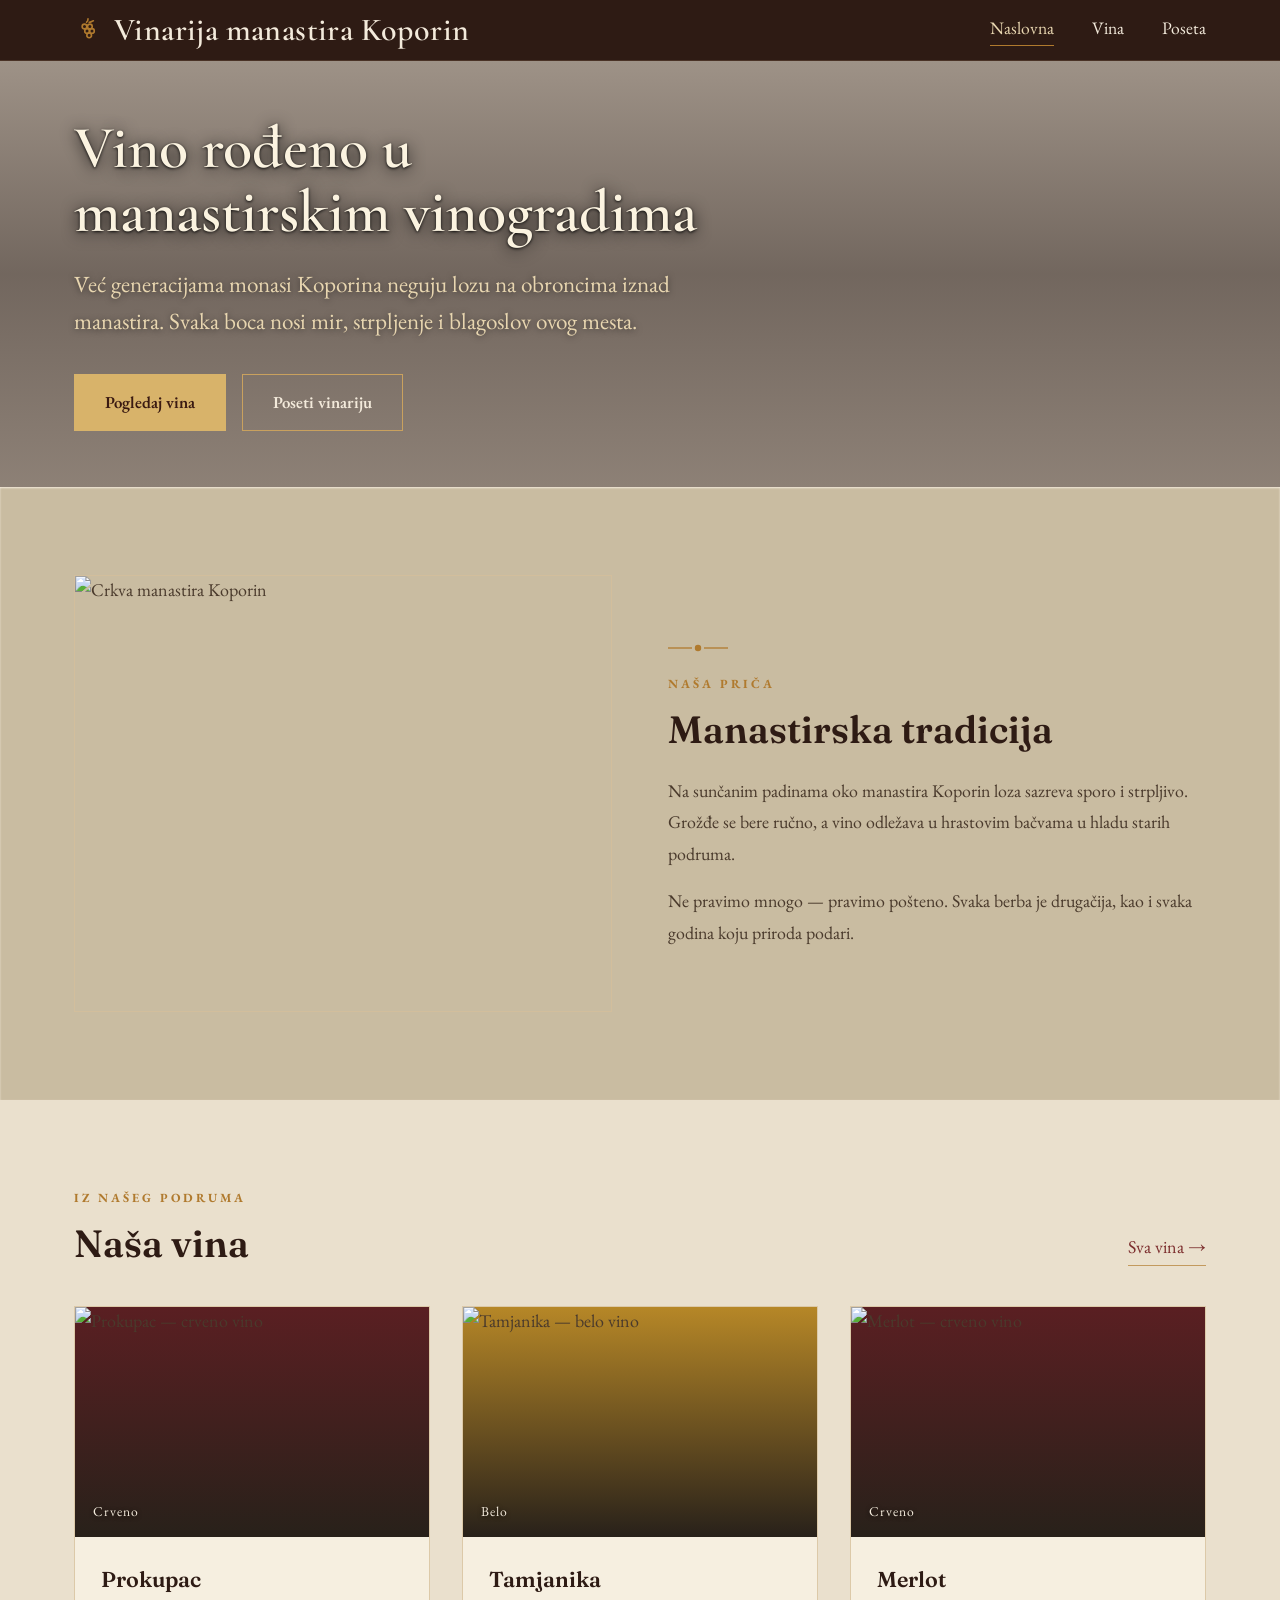
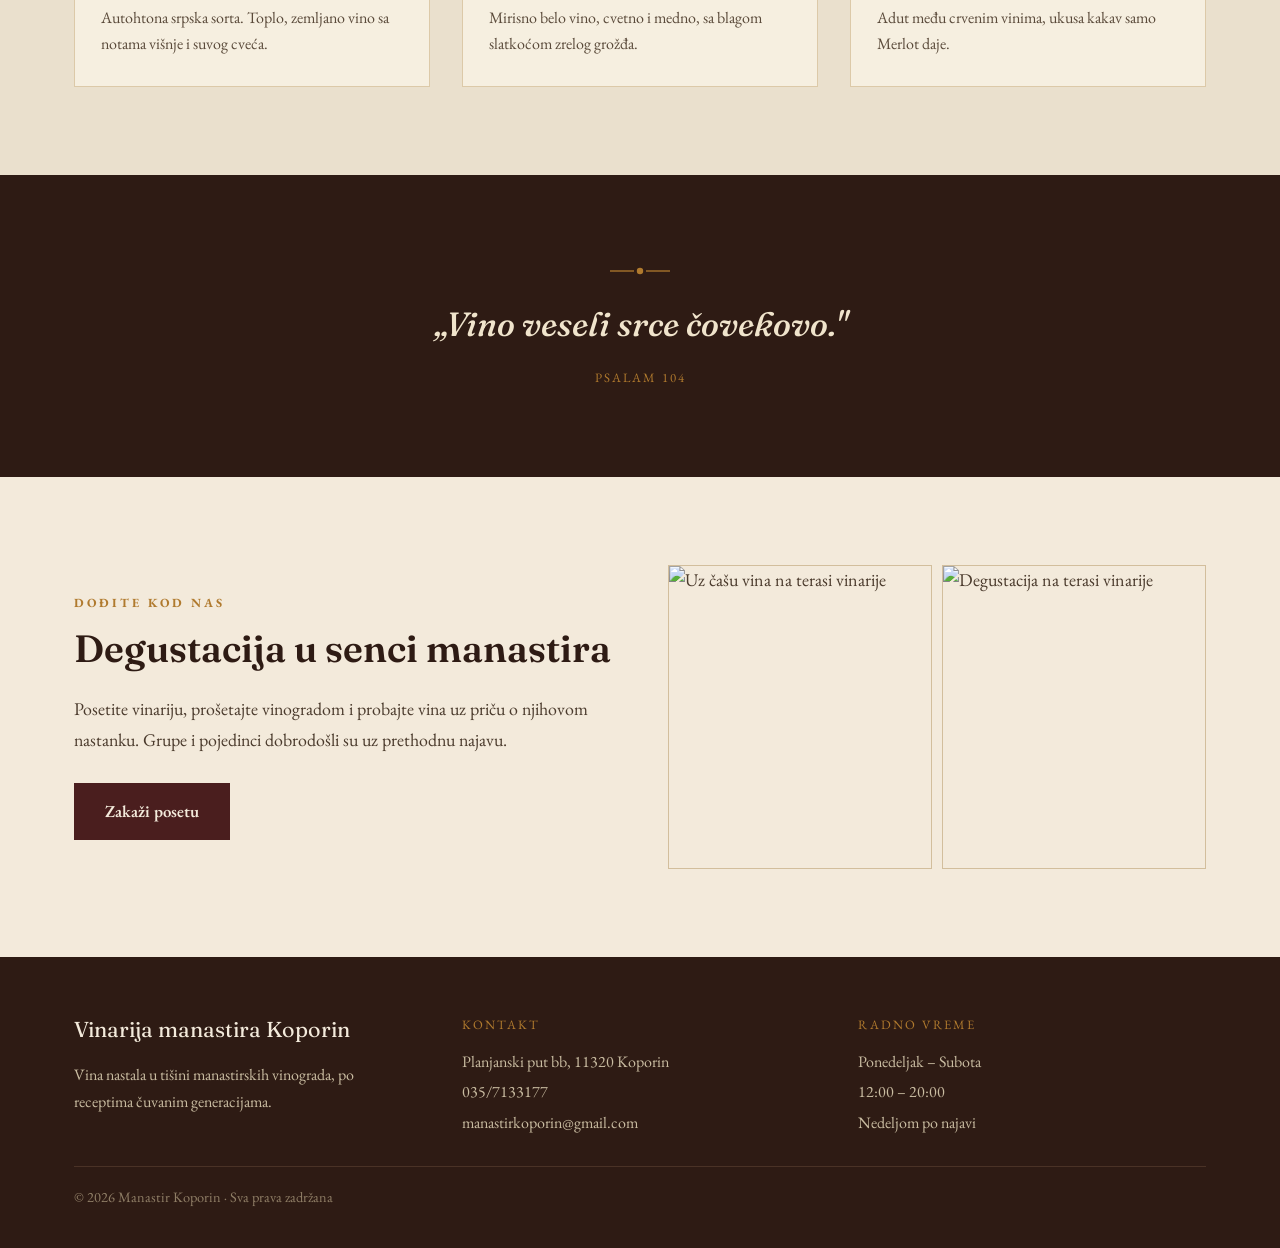
==== index.html @ 8af03aba "Add files via upload" ====
<!doctype html>
<html lang="sr-Latn">
<head>
<meta charset="utf-8">
<meta name="viewport" content="width=device-width, initial-scale=1">
<title>Vinarija manastira Koporin</title>
<meta name="description" content="Vina nastala u manastirskim vinogradima Koporina — prokupac, merlo, tamjanika, rizling i manastirske kupaže. Poseta i degustacija uz najavu.">
<link rel="preconnect" href="https://fonts.googleapis.com">
<link rel="preconnect" href="https://fonts.gstatic.com" crossorigin>
<link rel="stylesheet" href="https://fonts.googleapis.com/css2?family=Fraunces:ital,opsz,wght@0,9..144,400;0,9..144,500;0,9..144,600;1,9..144,500&family=EB+Garamond:ital,wght@0,400;0,500;0,600;1,400&family=Cormorant+Garamond:ital,wght@0,400;0,500;0,600;0,700;1,500&display=swap">
<link rel="stylesheet" href="styles.css">
</head>
<body>

<header class="site-header">
  <div class="wrap">
    <a class="brand" href="index.html">
      <svg width="28" height="28" viewBox="0 0 24 24" fill="none" stroke="#B07A2E" stroke-width="1.4" stroke-linecap="round"><path d="M12 2.5c0 2-1.2 2.8-1.2 2.8"></path><circle cx="9" cy="9" r="2"></circle><circle cx="13.6" cy="9" r="2"></circle><circle cx="11.2" cy="12.8" r="2"></circle><circle cx="15.4" cy="12.8" r="2"></circle><circle cx="13" cy="16.6" r="2"></circle><path d="M13 5.4c1.4 0 2.4-1 3.6-1.3"></path></svg>
      <span>Vinarija manastira Koporin</span>
    </a>
    <nav class="nav">
      <a href="index.html" class="is-active">Naslovna</a>
      <a href="vina.html">Vina</a>
      <a href="poseta.html">Poseta</a>
    </nav>
  </div>
</header>

<!-- HERO -->
<section class="hero" style="background-image:url('images/hero-vinograd.jpg');background-position:center 44%;">
  <div class="wrap">
    <h1 class="hero__title">Vino rođeno u<br>manastirskim vinogradima</h1>
    <p class="hero__lead">Već generacijama monasi Koporina neguju lozu na obroncima iznad manastira. Svaka boca nosi mir, strpljenje i blagoslov ovog mesta.</p>
    <div class="hero__btns">
      <a href="vina.html" class="btn btn--gold">Pogledaj vina</a>
      <a href="poseta.html" class="btn btn--outline">Poseti vinariju</a>
    </div>
  </div>
</section>

<!-- MANASTIRSKA TRADICIJA -->
<section class="section sec-clay orn">
  <div class="wrap split">
    <div class="split__media">
      <img src="images/crkva.jpg" alt="Crkva manastira Koporin">
    </div>
    <div class="split__body">
      <svg class="divider" width="60" height="16" viewBox="0 0 60 16" fill="none" stroke="#B07A2E" stroke-width="1.3"><line x1="0" y1="8" x2="24" y2="8"></line><circle cx="30" cy="8" r="3.2" fill="#B07A2E" stroke="none"></circle><line x1="36" y1="8" x2="60" y2="8"></line></svg>
      <div class="kicker">Naša priča</div>
      <h2 class="section-title" style="margin-bottom:24px;">Manastirska tradicija</h2>
      <p>Na sunčanim padinama oko manastira Koporin loza sazreva sporo i strpljivo. Grožđe se bere ručno, a vino odležava u hrastovim bačvama u hladu starih podruma.</p>
      <p>Ne pravimo mnogo — pravimo pošteno. Svaka berba je drugačija, kao i svaka godina koju priroda podari.</p>
    </div>
  </div>
</section>

<!-- NAŠA VINA -->
<section class="section sec-band orn">
  <div class="wrap">
    <div class="head-row">
      <div>
        <div class="kicker">Iz našeg podruma</div>
        <h2 class="section-title">Naša vina</h2>
      </div>
      <a href="vina.html" class="link-more">Sva vina →</a>
    </div>
    <div class="vino-grid">
      <article class="vino-card">
        <div class="vino-card__img"><img src="images/vino-prokupac.jpg" alt="Prokupac — crveno vino"><span class="vino-card__tag">Crveno</span></div>
        <div class="vino-card__body">
          <h3>Prokupac</h3>
          <p>Autohtona srpska sorta. Toplo, zemljano vino sa notama višnje i suvog cveća.</p>
        </div>
      </article>
      <article class="vino-card">
        <div class="vino-card__img is-white"><img src="images/vino-tamjanika.jpg" alt="Tamjanika — belo vino"><span class="vino-card__tag">Belo</span></div>
        <div class="vino-card__body">
          <h3>Tamjanika</h3>
          <p>Mirisno belo vino, cvetno i medno, sa blagom slatkoćom zrelog grožđa.</p>
        </div>
      </article>
      <article class="vino-card">
        <div class="vino-card__img"><img src="images/vino-merlo.jpg" alt="Merlot — crveno vino"><span class="vino-card__tag">Crveno</span></div>
        <div class="vino-card__body">
          <h3>Merlot</h3>
          <p>Adut među crvenim vinima, ukusa kakav samo Merlot daje.</p>
        </div>
      </article>
    </div>
  </div>
</section>

<!-- CITAT -->
<section class="section sec-dark orn">
  <div class="wrap quote">
    <svg class="divider" width="60" height="16" viewBox="0 0 60 16" fill="none" stroke="#B07A2E" stroke-width="1.3" style="margin:0 auto 22px;"><line x1="0" y1="8" x2="24" y2="8"></line><circle cx="30" cy="8" r="3.2" fill="#B07A2E" stroke="none"></circle><line x1="36" y1="8" x2="60" y2="8"></line></svg>
    <p>„Vino veseli srce čovekovo."</p>
    <div class="src">Psalam 104</div>
  </div>
</section>

<!-- POSETA TEASER -->
<section class="section sec-parchment">
  <div class="wrap split">
    <div class="split__body">
      <div class="kicker">Dođite kod nas</div>
      <h2 class="section-title" style="margin-bottom:22px;">Degustacija u senci manastira</h2>
      <p>Posetite vinariju, prošetajte vinogradom i probajte vina uz priču o njihovom nastanku. Grupe i pojedinci dobrodošli su uz prethodnu najavu.</p>
      <a href="poseta.html" class="btn btn--dark" style="margin-top:12px;">Zakaži posetu</a>
    </div>
    <div class="split__media" style="display:flex;gap:10px;">
      <img src="images/teaser-par.jpg" alt="Uz čašu vina na terasi vinarije" style="flex:1;aspect-ratio:1/1.15;">
      <img src="images/teaser-terasa.jpg" alt="Degustacija na terasi vinarije" style="flex:1;aspect-ratio:1/1.15;">
    </div>
  </div>
</section>

<!-- FOOTER -->
<footer class="site-footer">
  <div class="wrap footer-cols">
    <div class="about">
      <div class="name">Vinarija manastira Koporin</div>
      <p>Vina nastala u tišini manastirskih vinograda, po receptima čuvanim generacijama.</p>
    </div>
    <div class="footer-col">
      <div class="h">Kontakt</div>
      <div>Planjanski put bb, 11320 Koporin</div>
      <div><a href="tel:+38135713317">035/7133177</a></div>
      <div><a href="mailto:manastirkoporin@gmail.com">manastirkoporin@gmail.com</a></div>
    </div>
    <div class="footer-col">
      <div class="h">Radno vreme</div>
      <div>Ponedeljak – Subota</div>
      <div>12:00 – 20:00</div>
      <div>Nedeljom po najavi</div>
    </div>
  </div>
  <div class="wrap"><div class="copyright">© 2026 Manastir Koporin · Sva prava zadržana</div></div>
</footer>

</body>
</html>
---- styles.css ----
/* ==========================================================================
   Vinarija manastira Koporin — zajednički stilovi (responsive)
   ========================================================================== */

:root{
  --parchment:#F3EADB;
  --band:#EAE0CD;
  --band2:#E3D6BC;
  --card:#F6EFE0;
  --ink:#2E1B14;
  --text:#4A3A2C;
  --text2:#5A4A3A;
  --muted:#8A7860;
  --wine:#4A1E1E;
  --wine2:#7C2D2D;
  --gold:#B07A2E;
  --gold2:#C39A5E;
  --gold3:#D8B36A;
  --cream:#EAC77A;
  --strip:#241812;
  --border:#DCC9A8;
  --maxw:1180px;
}

*,*::before,*::after{box-sizing:border-box;}
html{scroll-behavior:smooth;}
body{
  margin:0;
  background:var(--parchment);
  color:var(--text);
  font-family:'EB Garamond',Georgia,serif;
  font-size:18px;
  line-height:1.6;
  -webkit-font-smoothing:antialiased;
  text-rendering:optimizeLegibility;
}
img{display:block;max-width:100%;}
a{color:var(--wine2);}
a:hover{color:#5A2222;}

.wrap{max-width:var(--maxw);margin:0 auto;padding:0 24px;width:100%;}

h1,h2,h3{margin:0;color:var(--ink);font-weight:600;}
h1{font-family:'Cormorant Garamond',serif;}
h2,h3{font-family:'Fraunces',serif;}

.kicker{
  font-family:'EB Garamond',serif;
  letter-spacing:3px;
  text-transform:uppercase;
  font-size:.78rem;
  font-weight:700;
  color:var(--gold);
  margin-bottom:14px;
}
.section-title{
  font-family:'Fraunces',serif;
  font-weight:600;
  font-size:clamp(1.7rem,3.4vw,2.375rem); /* ~27–38px */
  line-height:1.14;
  color:var(--ink);
}
.divider{display:block;margin-bottom:18px;}

/* Buttons ------------------------------------------------------------------ */
.btn{
  display:inline-block;
  font-family:'EB Garamond',serif;
  font-size:1.05rem;
  text-decoration:none;
  padding:14px 30px;
  font-weight:600;
  border:1px solid transparent;
  transition:background .2s,color .2s;
}
.btn--gold{background:var(--gold3);color:#3A1A12;}
.btn--gold:hover{background:#E0BE72;color:#3A1A12;}
.btn--outline{border-color:#C9A15E;color:#F3EADB;}
.btn--outline:hover{background:rgba(201,161,94,.16);color:#F3EADB;}
.btn--dark{background:var(--wine);color:var(--parchment);}
.btn--dark:hover{background:#5c2626;color:var(--parchment);}

/* Header / nav ------------------------------------------------------------- */
.site-header{
  position:sticky;top:0;z-index:50;
  background:var(--ink);color:var(--parchment);
  border-bottom:1px solid #4A3226;
}
.site-header .wrap{
  display:flex;align-items:center;justify-content:space-between;
  gap:14px 28px;flex-wrap:wrap;padding-top:14px;padding-bottom:14px;
}
.brand{display:flex;align-items:center;gap:12px;text-decoration:none;color:var(--parchment);}
.brand svg{flex:0 0 auto;}
.brand span{
  font-family:'Cormorant Garamond',serif;
  font-size:clamp(1.5rem,3.4vw,2rem);
  font-weight:600;letter-spacing:.4px;line-height:1;
}
.nav{display:flex;gap:clamp(18px,3vw,38px);flex-wrap:wrap;}
.nav a{
  font-family:'EB Garamond',serif;font-size:1.1rem;
  color:var(--parchment);text-decoration:none;padding-bottom:2px;
}
.nav a:hover{color:var(--cream);}
.nav a.is-active{color:#E8D6B0;border-bottom:1px solid var(--gold);}

/* Hero --------------------------------------------------------------------- */
.hero{
  position:relative;overflow:hidden;color:var(--parchment);
  background-size:cover;background-position:center 44%;
  display:flex;align-items:center;
  min-height:clamp(320px,46vh,440px);
}
.hero::after{
  content:"";position:absolute;inset:0;z-index:1;
  background:linear-gradient(180deg,rgba(40,24,18,.42) 0%,rgba(28,15,11,.6) 50%,rgba(40,24,18,.5) 100%);
}
.hero .wrap{position:relative;z-index:2;padding-top:56px;padding-bottom:56px;}
.hero__title{
  font-family:'Cormorant Garamond',serif;font-weight:600;
  font-size:clamp(2.3rem,6vw,3.75rem); /* ~37–60px */
  line-height:1.06;margin:0;color:#FBF3E0;
  text-shadow:0 2px 16px rgba(0,0,0,.85),0 1px 3px rgba(0,0,0,.9);
}
.hero__lead{
  font-size:clamp(1.05rem,2.2vw,1.45rem);line-height:1.6;
  max-width:620px;margin:22px 0 34px;color:#E8D6B0;
  text-shadow:0 1px 6px rgba(0,0,0,.5);
}
.hero__btns{display:flex;gap:16px;flex-wrap:wrap;}
/* centered hero (Vina, Poseta) */
.hero--center{text-align:center;justify-content:center;}
.hero--center .wrap{display:flex;flex-direction:column;align-items:center;}
.hero--center .hero__eyebrow{
  font-family:'EB Garamond',serif;letter-spacing:4px;text-transform:uppercase;
  font-size:.85rem;color:var(--cream);margin-bottom:16px;
  text-shadow:0 1px 6px rgba(0,0,0,.7);
}
.hero--wine{background:var(--wine);}
.hero--wine::after{
  background:linear-gradient(180deg,rgba(40,20,18,.42) 0%,rgba(52,20,20,.28) 45%,rgba(40,20,18,.55) 100%);
}
.hero__title--gold{color:var(--cream);letter-spacing:.5px;}

/* Sections ----------------------------------------------------------------- */
section{position:relative;}
.section{padding:clamp(56px,7vw,88px) 0;}
.sec-parchment{background:var(--parchment);}
.sec-band{background:var(--band);}
.sec-band2{background:var(--band2);}
.sec-clay{background:#C9BCA1;box-shadow:inset 0 1px 2px #F3EADB;}
.sec-dark{background:var(--ink);color:var(--parchment);}
.sec-wine{background:var(--wine);color:var(--parchment);}

/* subtle corner vine ornament */
.orn::before,.orn::after{
  content:"";position:absolute;width:74px;height:90px;
  background:url("images/vine.svg") no-repeat center/contain;
  opacity:.15;pointer-events:none;z-index:0;
}
.orn::before{right:26px;top:30px;transform:scaleX(-1);}
.orn::after{left:26px;bottom:30px;transform:scaleY(-1);}
.orn > *{position:relative;z-index:1;}

/* Split (image + text) ----------------------------------------------------- */
.split{display:flex;gap:clamp(28px,5vw,56px);align-items:center;flex-wrap:wrap;}
.split__media{flex:1 1 380px;min-width:0;}
.split__media img{width:100%;height:100%;object-fit:cover;border:1px solid #D2BE9C;aspect-ratio:16/13;}
.split__body{flex:1 1 380px;min-width:0;}
.split__body p{color:var(--text);margin:0 0 16px;font-size:1.12rem;line-height:1.75;}
.split__body p:last-child{margin-bottom:0;}
.split--reverse{flex-direction:row-reverse;}

/* Vino preview cards (Naslovna) -------------------------------------------- */
.head-row{display:flex;justify-content:space-between;align-items:flex-end;gap:20px;flex-wrap:wrap;margin-bottom:40px;}
.link-more{font-family:'EB Garamond',serif;color:var(--wine2);text-decoration:none;border-bottom:1px solid var(--gold2);padding-bottom:3px;white-space:nowrap;}
.vino-grid{display:grid;grid-template-columns:repeat(3,1fr);gap:32px;}
.vino-card{background:var(--card);border:1px solid var(--border);display:flex;flex-direction:column;}
.vino-card__img{position:relative;height:230px;overflow:hidden;display:flex;align-items:flex-end;padding:14px 18px;
  background:linear-gradient(180deg,#5A1F22,#28211a);}
.vino-card__img img{position:absolute;inset:0;width:100%;height:100%;object-fit:contain;}
.vino-card__img.is-white{background:linear-gradient(180deg,#B68727,#28211a);}
.vino-card__tag{position:relative;font-size:.85rem;color:#F3EADB;letter-spacing:1px;text-shadow:0 1px 4px rgba(0,0,0,.7);}
.vino-card__body{padding:26px 26px 30px;}
.vino-card__body h3{font-size:1.35rem;margin-bottom:8px;}
.vino-card__body p{margin:0;font-size:1rem;line-height:1.6;color:var(--text2);}

/* Wine list cards (Vina) --------------------------------------------------- */
.wine-grid{display:grid;grid-template-columns:repeat(2,1fr);gap:40px;}
.wine-card{display:flex;background:var(--card);border:1px solid var(--border);min-height:300px;}
.wine-card__img{
  width:230px;flex:0 0 230px;background:var(--strip);position:relative;overflow:hidden;
  display:flex;align-items:flex-end;padding:16px;
}
.wine-card__img img{position:absolute;inset:0;width:100%;height:100%;object-fit:contain;}
.wine-card__img span{
  position:relative;font-size:.72rem;color:#EAD9AE;letter-spacing:1px;
  writing-mode:vertical-rl;transform:rotate(180deg);text-shadow:0 1px 4px rgba(0,0,0,.85);
}
.wine-card__body{padding:30px 32px;flex:1 1 auto;display:flex;flex-direction:column;}
.wine-card__body .tag{font-family:'EB Garamond',serif;letter-spacing:2px;text-transform:uppercase;font-size:.72rem;color:var(--gold);margin-bottom:10px;}
.wine-card__body h3{font-size:1.4rem;margin-bottom:14px;}
.wine-card__body p{margin:0;font-size:1.02rem;line-height:1.6;color:var(--text2);}
.wine-card__meta{margin-top:auto;display:flex;justify-content:space-between;align-items:baseline;padding-top:20px;gap:12px;flex-wrap:wrap;}
.wine-card__price{font-family:'Fraunces',serif;font-size:1.3rem;color:var(--wine2);font-weight:600;}
.wine-card__sub{font-size:.92rem;color:var(--muted);}
.group-title{margin-bottom:34px;}
.group-title + .wine-grid{margin-bottom:0;}
.group-gap{margin-top:60px;}

/* Quote band --------------------------------------------------------------- */
.quote{text-align:center;}
.quote p{font-family:'Fraunces',serif;font-style:italic;font-weight:500;
  font-size:clamp(1.5rem,3.4vw,2.1rem);line-height:1.4;margin:0;color:#F0E4CC;}
.quote .src{font-family:'EB Garamond',serif;letter-spacing:2px;text-transform:uppercase;font-size:.8rem;color:var(--gold);margin-top:20px;}

/* Info cards (Poseta) ------------------------------------------------------ */
.lead{font-size:clamp(1.1rem,2.2vw,1.3rem);line-height:1.7;color:var(--text);max-width:820px;margin:0 0 44px;}
.info-grid{display:grid;grid-template-columns:repeat(3,1fr);gap:32px;}
.info-card{background:var(--card);border:1px solid var(--border);padding:34px 30px;}
.info-card svg{margin-bottom:18px;}
.info-card h3{font-size:1.4rem;margin-bottom:16px;}
.info-card .lines{font-size:1.02rem;line-height:1.9;color:var(--text2);}
.info-card .muted{margin-top:8px;color:var(--muted);}

/* Šta poseta uključuje + price box ---------------------------------------- */
.include{display:flex;gap:clamp(28px,5vw,56px);align-items:center;flex-wrap:wrap;}
.include__list{flex:1 1 420px;min-width:0;}
.include__list ul{list-style:none;margin:22px 0 0;padding:0;font-size:1.1rem;line-height:2;color:var(--text);}
.include__list li{display:flex;gap:14px;align-items:baseline;}
.include__list li::before{content:"✦";color:var(--wine2);}
.price-box{
  flex:1 1 340px;max-width:440px;min-width:0;position:relative;overflow:hidden;
  color:var(--parchment);text-align:center;padding:44px 38px;
  background:var(--wine);
}
.price-box img{position:absolute;inset:0;width:100%;height:100%;object-fit:cover;z-index:0;}
.price-box::after{content:"";position:absolute;inset:0;z-index:1;
  background:linear-gradient(180deg,rgba(40,18,16,.5) 0%,rgba(58,22,22,.4) 52%,rgba(40,18,16,.6) 100%);}
.price-box > *{position:relative;z-index:2;}
.price-box .label{font-family:'EB Garamond',serif;letter-spacing:2px;text-transform:uppercase;font-size:.82rem;color:#E9C87F;margin-bottom:14px;text-shadow:0 1px 5px rgba(0,0,0,.75);}
.price-box .amount{font-family:'Fraunces',serif;font-size:clamp(2.1rem,5vw,2.75rem);font-weight:600;margin-bottom:8px;color:#F7EEDA;text-shadow:0 2px 12px rgba(0,0,0,.9);}
.price-box .note{font-size:1rem;line-height:1.6;margin:0 0 24px;color:#F3EADB;text-shadow:0 1px 5px rgba(0,0,0,.7);}

/* Gallery ------------------------------------------------------------------ */
.gallery-head{text-align:center;margin-bottom:34px;}
.gallery-head .eyebrow{font-family:'EB Garamond',serif;letter-spacing:3px;text-transform:uppercase;font-size:.85rem;color:var(--gold);}
.scene{margin-bottom:48px;}
.scene:last-child{margin-bottom:0;}
.scene__head{text-align:center;margin-bottom:20px;}
.scene__head h3{font-size:1.5rem;margin-bottom:6px;}
.scene__head p{margin:0;font-size:1.05rem;color:#6B5A44;}
.gallery-grid{display:grid;grid-template-columns:repeat(3,1fr);gap:24px;}
.gallery-grid figure{margin:0;}
.gallery-grid .ph{height:250px;overflow:hidden;border:1px solid #D3BE99;box-shadow:0 6px 16px rgba(46,27,20,.14);}
.gallery-grid img{width:100%;height:100%;object-fit:cover;}
.gallery-grid figcaption{margin-top:11px;text-align:center;font-size:.95rem;color:#6E5A42;}

/* Utisci ------------------------------------------------------------------- */
.utisci-head{text-align:center;margin-bottom:44px;}
.utisci-grid{display:grid;grid-template-columns:repeat(3,1fr);gap:32px;}
.utisak{background:var(--card);border:1px solid var(--border);padding:32px 30px;display:flex;flex-direction:column;min-height:250px;}
.utisak .mark{font-family:'Fraunces',serif;font-size:3rem;line-height:.6;color:var(--gold2);}
.utisak p{font-style:italic;font-size:1.12rem;line-height:1.6;color:var(--text);margin:12px 0 0;flex-grow:1;}
.utisak .by{display:flex;align-items:center;gap:10px;margin-top:16px;}
.utisak .by i{width:22px;height:1px;background:var(--gold2);display:inline-block;flex:0 0 auto;}
.utisak .by span{font-size:.95rem;color:var(--wine2);font-style:normal;}

/* Kako doći + mapa --------------------------------------------------------- */
.map-split{display:flex;gap:clamp(28px,5vw,56px);align-items:center;flex-wrap:wrap;}
.map-split__text{flex:1 1 380px;min-width:0;}
.map-split__text p{font-size:1.1rem;line-height:1.75;color:var(--text);margin:0 0 14px;}
.map-wrap{flex:1 1 460px;min-width:0;}
.map-frame{position:relative;width:100%;aspect-ratio:16/11;border:1px solid #C2C7AE;background:#DCE0CE;overflow:hidden;}
.map-frame iframe{position:absolute;inset:0;width:100%;height:100%;border:0;}
.map-link{display:inline-block;margin-top:14px;font-size:1rem;}

/* Footer ------------------------------------------------------------------- */
.site-footer{background:var(--ink);color:#E8DDC8;padding:56px 0 40px;position:relative;overflow:hidden;}
.footer-cols{display:flex;justify-content:space-between;gap:48px;flex-wrap:wrap;}
.footer-cols .about{max-width:340px;flex:1 1 280px;}
.footer-cols .about .name{font-family:'Fraunces',serif;font-size:1.35rem;color:var(--parchment);margin-bottom:14px;}
.footer-cols .about p{font-size:1rem;line-height:1.7;margin:0;color:#C9BCA1;}
.footer-col{flex:1 1 220px;font-size:1rem;line-height:1.9;color:#C9BCA1;}
.footer-col .h{color:var(--gold);letter-spacing:2px;font-size:.8rem;text-transform:uppercase;margin-bottom:10px;}
.footer-col a{color:#C9BCA1;text-decoration:none;}
.footer-col a:hover{color:var(--cream);}
.copyright{border-top:1px solid #4A3226;margin-top:28px;padding-top:18px;font-size:.9rem;color:#8F7E66;}

/* ==========================================================================
   Responsive
   ========================================================================== */
@media (max-width:900px){
  .vino-grid{grid-template-columns:repeat(2,1fr);}
  .info-grid{grid-template-columns:repeat(2,1fr);}
  .utisci-grid{grid-template-columns:repeat(2,1fr);}
  .gallery-grid{grid-template-columns:repeat(2,1fr);}
  .wine-grid{grid-template-columns:1fr;}
}
@media (max-width:680px){
  body{font-size:17px;}
  .site-header .wrap{flex-direction:column;text-align:center;gap:10px;}
  .nav{justify-content:center;}
  .split,.split--reverse{flex-direction:column;}
  .include{flex-direction:column;}
  .price-box{max-width:none;width:100%;}
  .map-split{flex-direction:column;}
  .vino-grid,.info-grid,.utisci-grid,.gallery-grid{grid-template-columns:1fr;}
  .wine-card{flex-direction:column;min-height:0;}
  .wine-card__img{width:100%;flex:0 0 auto;height:280px;}
  .wine-card__img span{writing-mode:horizontal-tb;transform:none;}
  .hero__btns .btn{flex:1 1 auto;text-align:center;}
  .orn::before,.orn::after{display:none;}
}
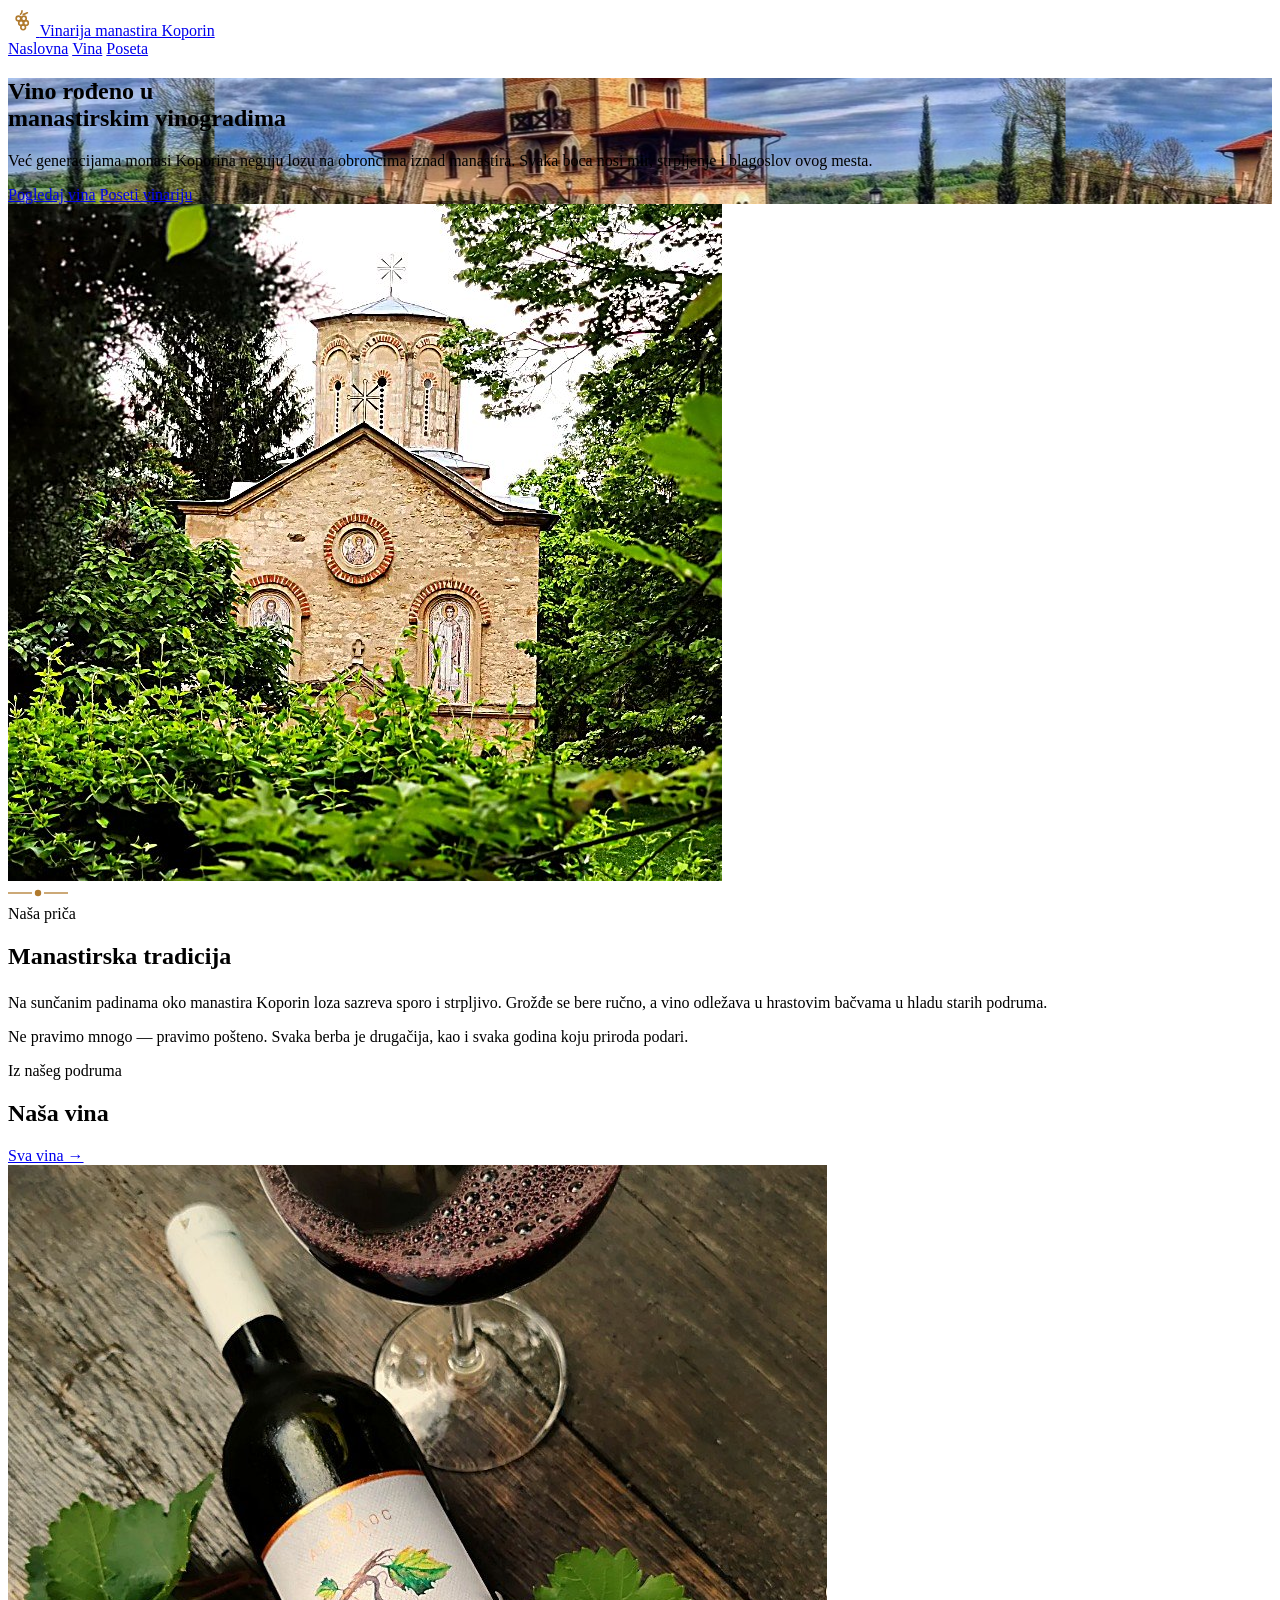
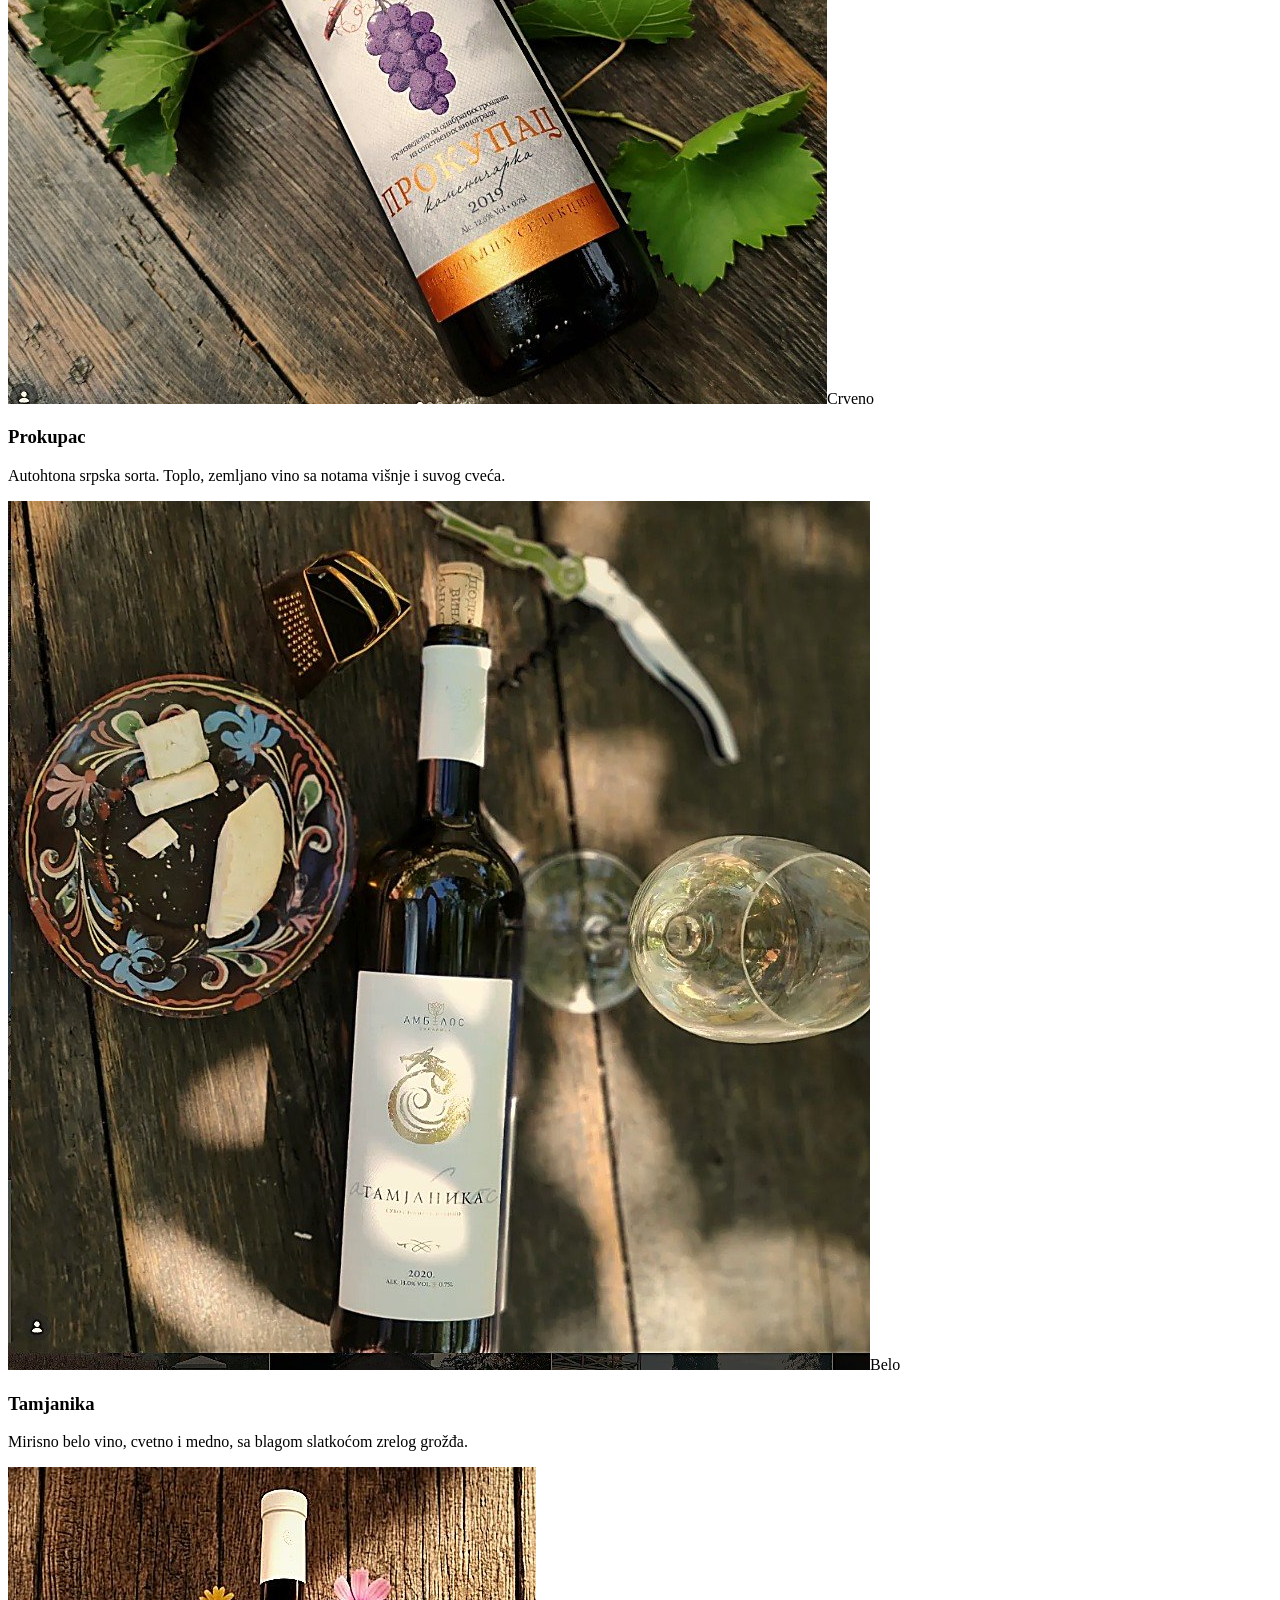
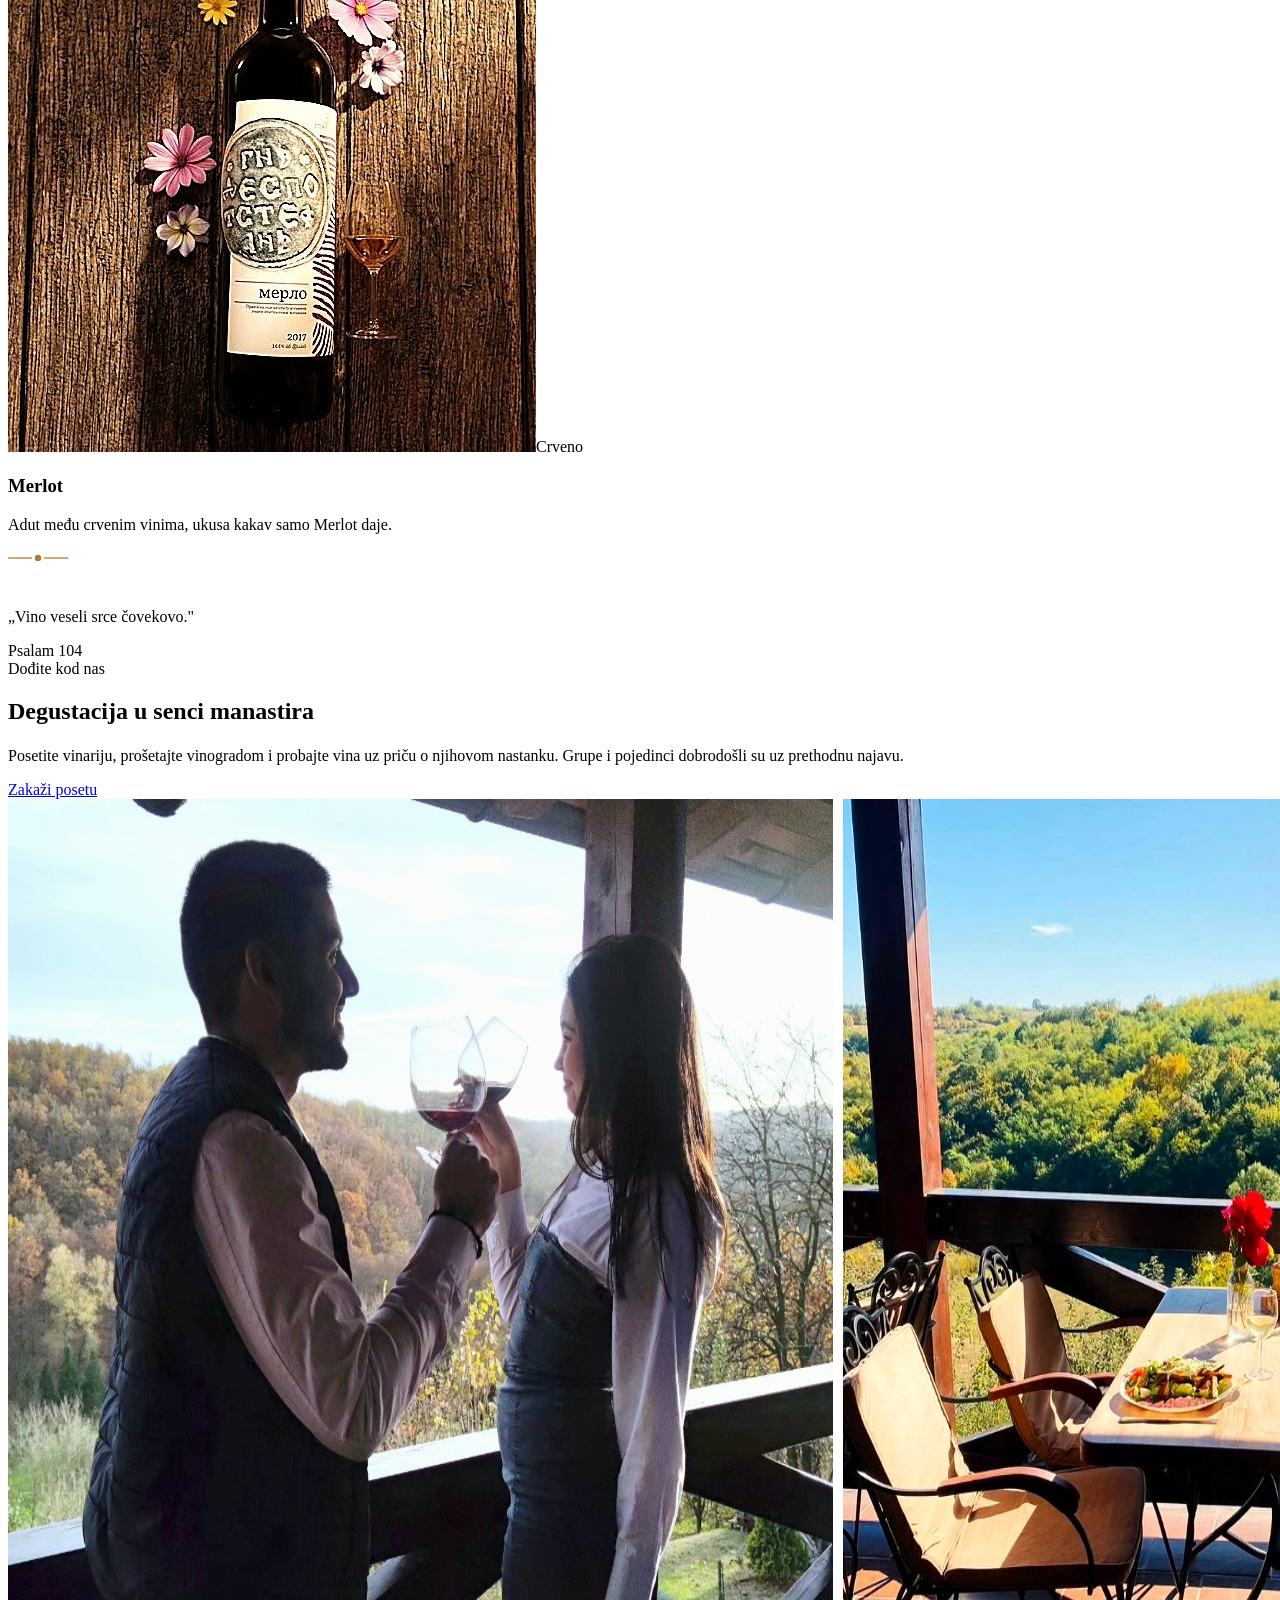
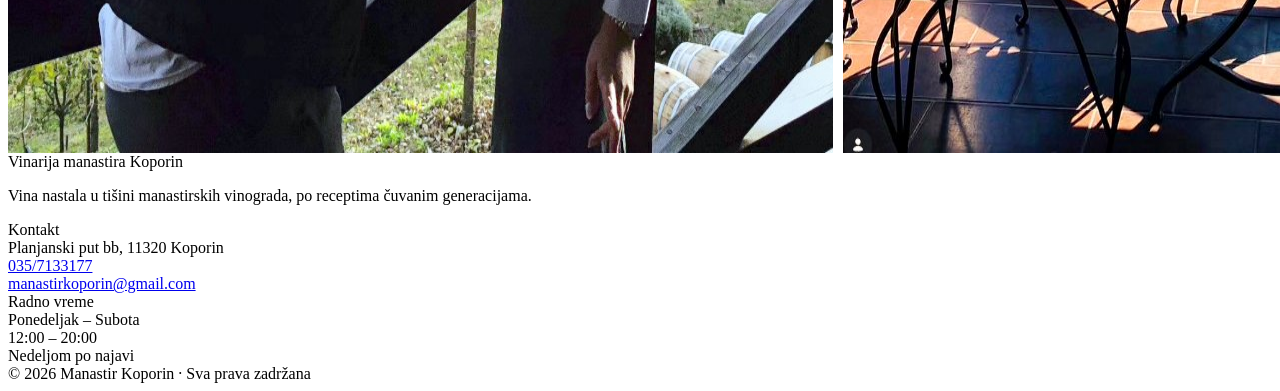
==== commit e9dd9418: "Rename index_1.html to index.html" ====
--- a/index.html
+++ b/index.html
@@ -27,7 +27,7 @@
 </header>
 
 <!-- HERO -->
-<section class="hero" style="background-image:url('images/hero-vinograd.jpg');background-position:center 44%;">
+<section class="hero" style="background-image:url('hero-vinograd.jpg');background-position:center 44%;">
   <div class="wrap">
     <h1 class="hero__title">Vino rođeno u<br>manastirskim vinogradima</h1>
     <p class="hero__lead">Već generacijama monasi Koporina neguju lozu na obroncima iznad manastira. Svaka boca nosi mir, strpljenje i blagoslov ovog mesta.</p>
@@ -42,7 +42,7 @@
 <section class="section sec-clay orn">
   <div class="wrap split">
     <div class="split__media">
-      <img src="images/crkva.jpg" alt="Crkva manastira Koporin">
+      <img src="crkva.jpg" alt="Crkva manastira Koporin">
     </div>
     <div class="split__body">
       <svg class="divider" width="60" height="16" viewBox="0 0 60 16" fill="none" stroke="#B07A2E" stroke-width="1.3"><line x1="0" y1="8" x2="24" y2="8"></line><circle cx="30" cy="8" r="3.2" fill="#B07A2E" stroke="none"></circle><line x1="36" y1="8" x2="60" y2="8"></line></svg>
@@ -66,21 +66,21 @@
     </div>
     <div class="vino-grid">
       <article class="vino-card">
-        <div class="vino-card__img"><img src="images/vino-prokupac.jpg" alt="Prokupac — crveno vino"><span class="vino-card__tag">Crveno</span></div>
+        <div class="vino-card__img"><img src="vino-prokupac.jpg" alt="Prokupac — crveno vino"><span class="vino-card__tag">Crveno</span></div>
         <div class="vino-card__body">
           <h3>Prokupac</h3>
           <p>Autohtona srpska sorta. Toplo, zemljano vino sa notama višnje i suvog cveća.</p>
         </div>
       </article>
       <article class="vino-card">
-        <div class="vino-card__img is-white"><img src="images/vino-tamjanika.jpg" alt="Tamjanika — belo vino"><span class="vino-card__tag">Belo</span></div>
+        <div class="vino-card__img is-white"><img src="vino-tamjanika.jpg" alt="Tamjanika — belo vino"><span class="vino-card__tag">Belo</span></div>
         <div class="vino-card__body">
           <h3>Tamjanika</h3>
           <p>Mirisno belo vino, cvetno i medno, sa blagom slatkoćom zrelog grožđa.</p>
         </div>
       </article>
       <article class="vino-card">
-        <div class="vino-card__img"><img src="images/vino-merlo.jpg" alt="Merlot — crveno vino"><span class="vino-card__tag">Crveno</span></div>
+        <div class="vino-card__img"><img src="vino-merlo.jpg" alt="Merlot — crveno vino"><span class="vino-card__tag">Crveno</span></div>
         <div class="vino-card__body">
           <h3>Merlot</h3>
           <p>Adut među crvenim vinima, ukusa kakav samo Merlot daje.</p>
@@ -109,8 +109,8 @@
       <a href="poseta.html" class="btn btn--dark" style="margin-top:12px;">Zakaži posetu</a>
     </div>
     <div class="split__media" style="display:flex;gap:10px;">
-      <img src="images/teaser-par.jpg" alt="Uz čašu vina na terasi vinarije" style="flex:1;aspect-ratio:1/1.15;">
-      <img src="images/teaser-terasa.jpg" alt="Degustacija na terasi vinarije" style="flex:1;aspect-ratio:1/1.15;">
+      <img src="teaser-par.jpg" alt="Uz čašu vina na terasi vinarije" style="flex:1;aspect-ratio:1/1.15;">
+      <img src="teaser-terasa.jpg" alt="Degustacija na terasi vinarije" style="flex:1;aspect-ratio:1/1.15;">
     </div>
   </div>
 </section>
